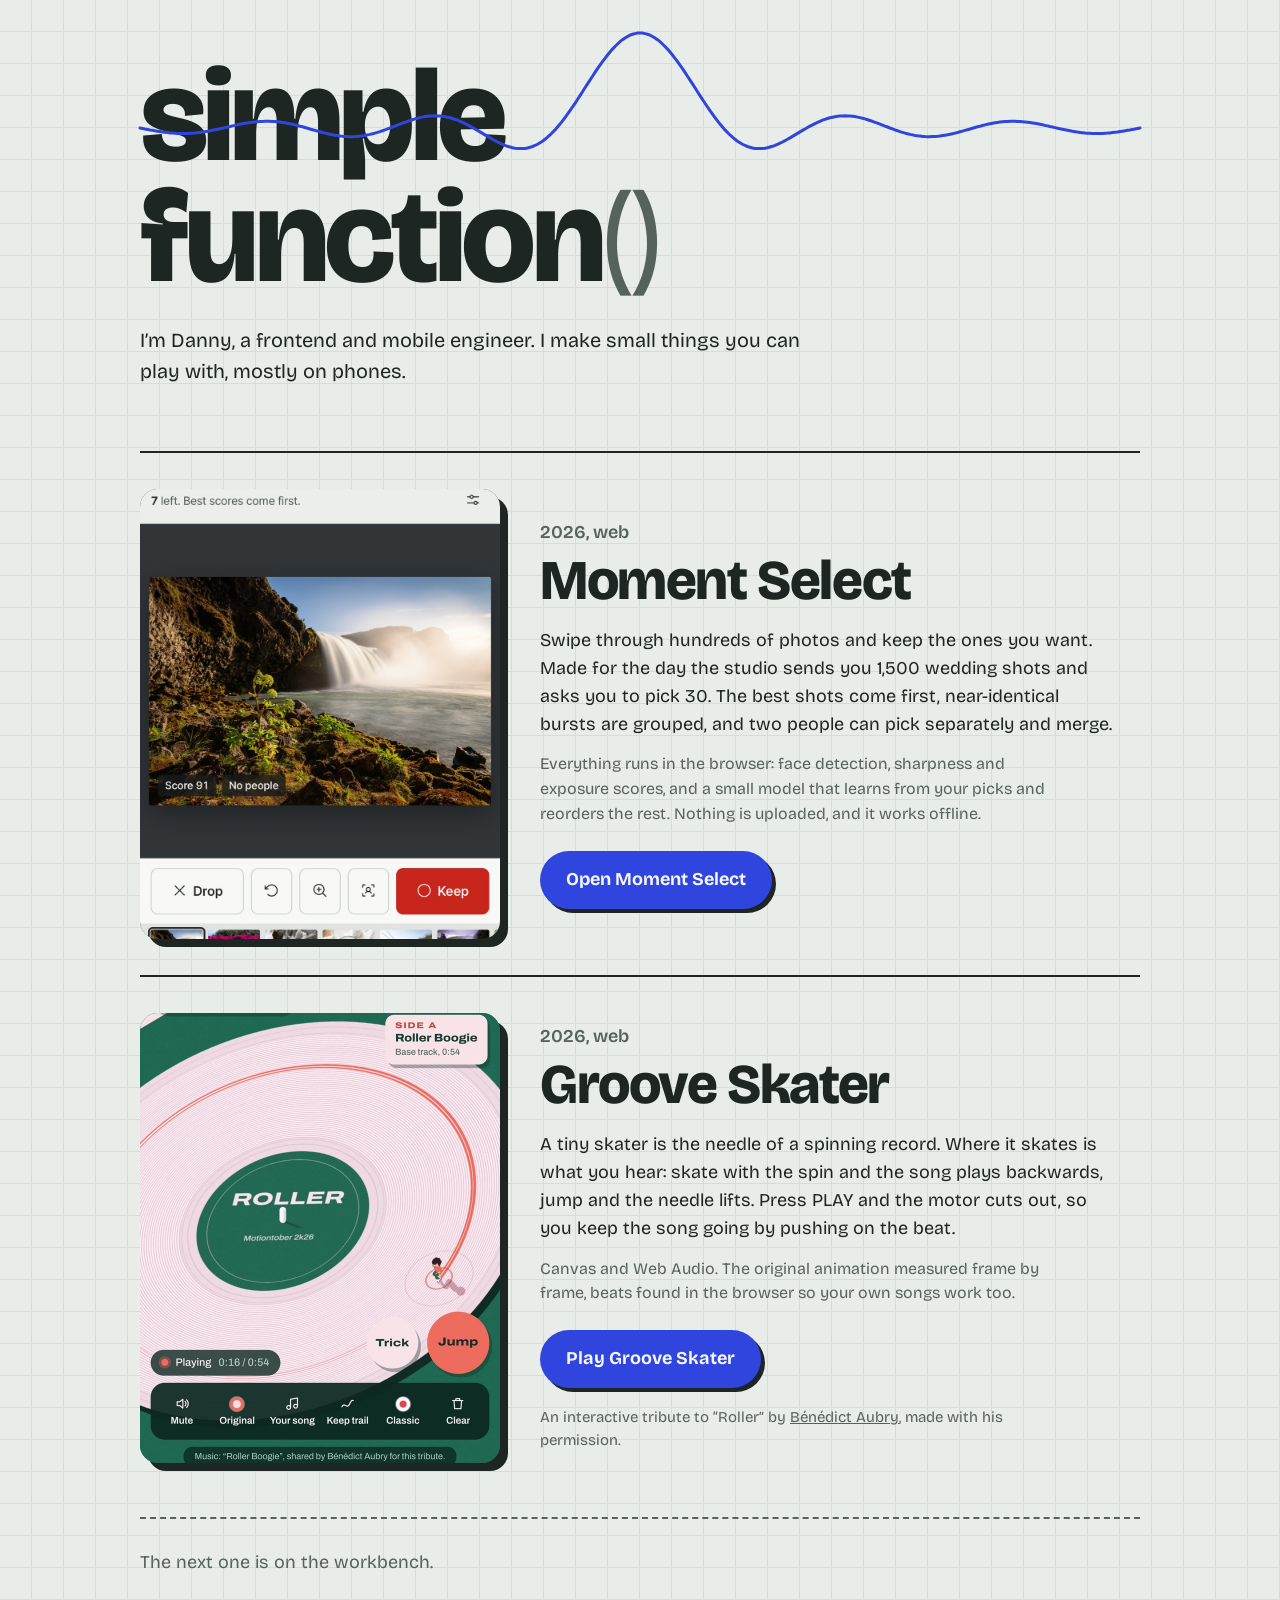
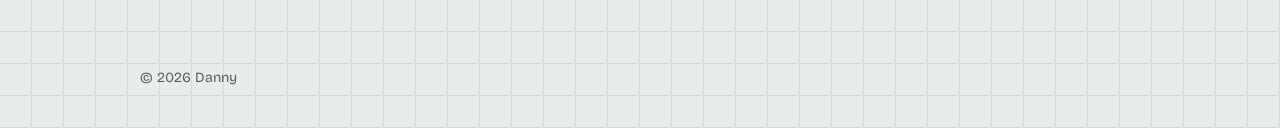
==== index.html @ ae5f6ce9 "Add Moment Select to the shelf" ====
<!doctype html>
<html lang="en">
<head>
<meta charset="utf-8">
<meta name="viewport" content="width=device-width, initial-scale=1">
<title>simplefunction</title>
<meta name="description" content="Small things you can play with, mostly on phones. By Danny.">
<meta property="og:title" content="simplefunction">
<meta property="og:description" content="Small things you can play with, mostly on phones. By Danny.">
<meta property="og:image" content="https://simplefunction-lab.github.io/og.jpg">
<meta property="og:url" content="https://simplefunction-lab.github.io/">
<meta name="twitter:card" content="summary_large_image">
<link rel="icon" href="favicon.svg" type="image/svg+xml">
<link rel="preconnect" href="https://fonts.googleapis.com">
<link rel="preconnect" href="https://fonts.gstatic.com" crossorigin>
<link href="https://fonts.googleapis.com/css2?family=Bricolage+Grotesque:opsz,wght@12..96,300..800&display=swap" rel="stylesheet">
<style>
  /* tokens: a cool sheet of graph paper, green-black ink, one cobalt line (the function) */
  :root {
    --paper: #E8EDEA;      /* page */
    --grid: #D5DDD9;       /* graph-paper lines */
    --ink: #1D2622;        /* text */
    --muted: #56625C;      /* secondary text */
    --line: #2F45DE;       /* the plotted function, links, the play button */
    --line-ink: #F3F5FF;   /* text on the cobalt button */
    --font: "Bricolage Grotesque", "Apple SD Gothic Neo", "Noto Sans KR", system-ui, sans-serif;
  }
  * { box-sizing: border-box; }
  html { -webkit-text-size-adjust: 100%; }
  body {
    margin: 0; color: var(--ink); font-family: var(--font); font-size: 18px; line-height: 1.55;
    background-color: var(--paper);
    background-image: linear-gradient(var(--grid) 1px, transparent 1px), linear-gradient(90deg, var(--grid) 1px, transparent 1px);
    background-size: 32px 32px; background-position: -1px -1px;
  }
  a { color: inherit; }
  a:focus-visible, .play:focus-visible { outline: 3px solid var(--line); outline-offset: 3px; border-radius: 4px; }
  .wrap { max-width: 1040px; margin: 0 auto; padding: 0 20px; }

  /* header: the name, with its function plotted through it */
  header { position: relative; padding: 56px 0 40px; }
  .plot { position: absolute; left: 0; right: 0; top: 18px; height: 150px; width: 100%; overflow: visible; pointer-events: none; }
  .plot path { fill: none; stroke: var(--line); stroke-width: 3; stroke-linecap: round; vector-effect: non-scaling-stroke; }
  h1 {
    position: relative; margin: 0; font-size: clamp(52px, 13vw, 132px); line-height: .92; letter-spacing: -.035em;
    font-weight: 800; font-variation-settings: "opsz" 96;
  }
  h1 .call { font-weight: 300; color: var(--muted); }
  .intro { margin: 26px 0 0; max-width: 34em; font-size: 20px; }

  /* the shelf of projects */
  main { padding: 24px 0 72px; }
  .project {
    display: grid; grid-template-columns: minmax(0, 360px) minmax(0, 1fr); gap: 40px; align-items: center;
    padding: 36px 0; border-top: 2px solid var(--ink);
  }
  .shot { position: relative; aspect-ratio: 4 / 5; border-radius: 18px; overflow: hidden; background: #2b5c4a; box-shadow: 8px 8px 0 var(--ink); }
  .shot video, .shot img { position: absolute; inset: 0; width: 100%; height: 100%; object-fit: cover; display: block; }
  .year { margin: 0 0 6px; color: var(--muted); font-weight: 600; }
  h2 { margin: 0; font-size: clamp(36px, 6vw, 56px); line-height: 1; letter-spacing: -.025em; font-weight: 800; font-variation-settings: "opsz" 72; }
  .project p { max-width: 32em; }
  .what { margin: 18px 0 0; }
  .built { margin: 14px 0 0; color: var(--muted); font-size: 16px; }
  .play {
    display: inline-block; margin-top: 24px; padding: 15px 26px; border-radius: 999px; background: var(--line); color: var(--line-ink);
    font-weight: 700; font-size: 18px; text-decoration: none; box-shadow: 4px 4px 0 var(--ink); transition: transform .12s, box-shadow .12s;
  }
  .play:hover { transform: translate(-1px, -1px); box-shadow: 5px 5px 0 var(--ink); }
  .play:active { transform: translate(3px, 3px); box-shadow: 1px 1px 0 var(--ink); }
  .credit { margin: 18px 0 0; font-size: 15px; color: var(--muted); }
  .bench { padding: 30px 0 0; border-top: 2px dashed var(--muted); color: var(--muted); font-size: 18px; }
  footer { padding: 0 0 40px; color: var(--muted); font-size: 14px; }

  @media (max-width: 720px) {
    header { padding-top: 44px; }
    /* on a phone the plot runs under the name instead of through it */
    .plot { position: static; display: block; height: 64px; margin: 16px 0 -8px; }
    .project { grid-template-columns: 1fr; gap: 24px; }
    .shot { max-width: 420px; }
  }
  @media (prefers-reduced-motion: no-preference) {
    .plot path { stroke-dasharray: 1; stroke-dashoffset: 1; animation: draw 1.6s cubic-bezier(.6, 0, .2, 1) .2s forwards; }
    @keyframes draw { to { stroke-dashoffset: 0; } }
  }
</style>
</head>
<body>
<div class="wrap">
  <header>
    <h1>simple<br>function<span class="call">()</span></h1>
    <!-- the page's one moment: a simple function, plotted once through the name (y = sin x / x, drawn on load) -->
    <svg class="plot" viewBox="0 0 1000 150" preserveAspectRatio="none" aria-hidden="true"><path id="curve" d="" pathLength="1"/></svg>
    <p class="intro">I’m Danny, a frontend and mobile engineer. I make small things you can play with, mostly on phones.</p>
  </header>

  <main>
    <article class="project" id="moment-select">
      <a class="shot" href="https://simplefunction-lab.github.io/moment-select/" aria-label="Open Moment Select">
        <img src="projects/moment-select/poster.jpg" alt="Moment Select on a phone: one photo with its score, Drop and Keep buttons below" loading="lazy">
      </a>
      <div>
        <p class="year">2026, web</p>
        <h2>Moment Select</h2>
        <p class="what">Swipe through hundreds of photos and keep the ones you want. Made for the day the studio sends you 1,500 wedding shots and asks you to pick 30. The best shots come first, near-identical bursts are grouped, and two people can pick separately and merge.</p>
        <p class="built">Everything runs in the browser: face detection, sharpness and exposure scores, and a small model that learns from your picks and reorders the rest. Nothing is uploaded, and it works offline.</p>
        <a class="play" href="https://simplefunction-lab.github.io/moment-select/">Open Moment Select</a>
      </div>
    </article>

    <article class="project" id="groove-skater">
      <a class="shot" href="https://groove-skater.vercel.app/" aria-label="Play Groove Skater">
        <video src="projects/groove-skater/preview.mp4" poster="projects/groove-skater/poster.jpg" autoplay muted loop playsinline preload="metadata"></video>
      </a>
      <div>
        <p class="year">2026, web</p>
        <h2>Groove Skater</h2>
        <p class="what">A tiny skater is the needle of a spinning record. Where it skates is what you hear: skate with the spin and the song plays backwards, jump and the needle lifts. Press PLAY and the motor cuts out, so you keep the song going by pushing on the beat.</p>
        <p class="built">Canvas and Web Audio. The original animation measured frame by frame, beats found in the browser so your own songs work too.</p>
        <a class="play" href="https://groove-skater.vercel.app/">Play Groove Skater</a>
        <p class="credit">An interactive tribute to “Roller” by <a href="https://www.instagram.com/benedict_aubry_pro/">Bénédict Aubry</a>, made with his permission.</p>
      </div>
    </article>

    <p class="bench">The next one is on the workbench.</p>
  </main>

  <footer>© 2026 Danny</footer>
</div>
<script>
  // plot y = sin(x) / x across the header, from x = -6π to 6π (the "simple function" of the name)
  (() => {
    const path = document.getElementById('curve'), points = [], steps = 400;
    for (let i = 0; i <= steps; i++) {
      const x = -6 * Math.PI + (12 * Math.PI) * i / steps, y = Math.abs(x) < 1e-6 ? 1 : Math.sin(x) / x;
      points.push((i ? 'L' : 'M') + (i / steps * 1000).toFixed(1) + ' ' + (110 - y * 95).toFixed(1));
    }
    path.setAttribute('d', points.join(' '));
  })();
</script>
</body>
</html>
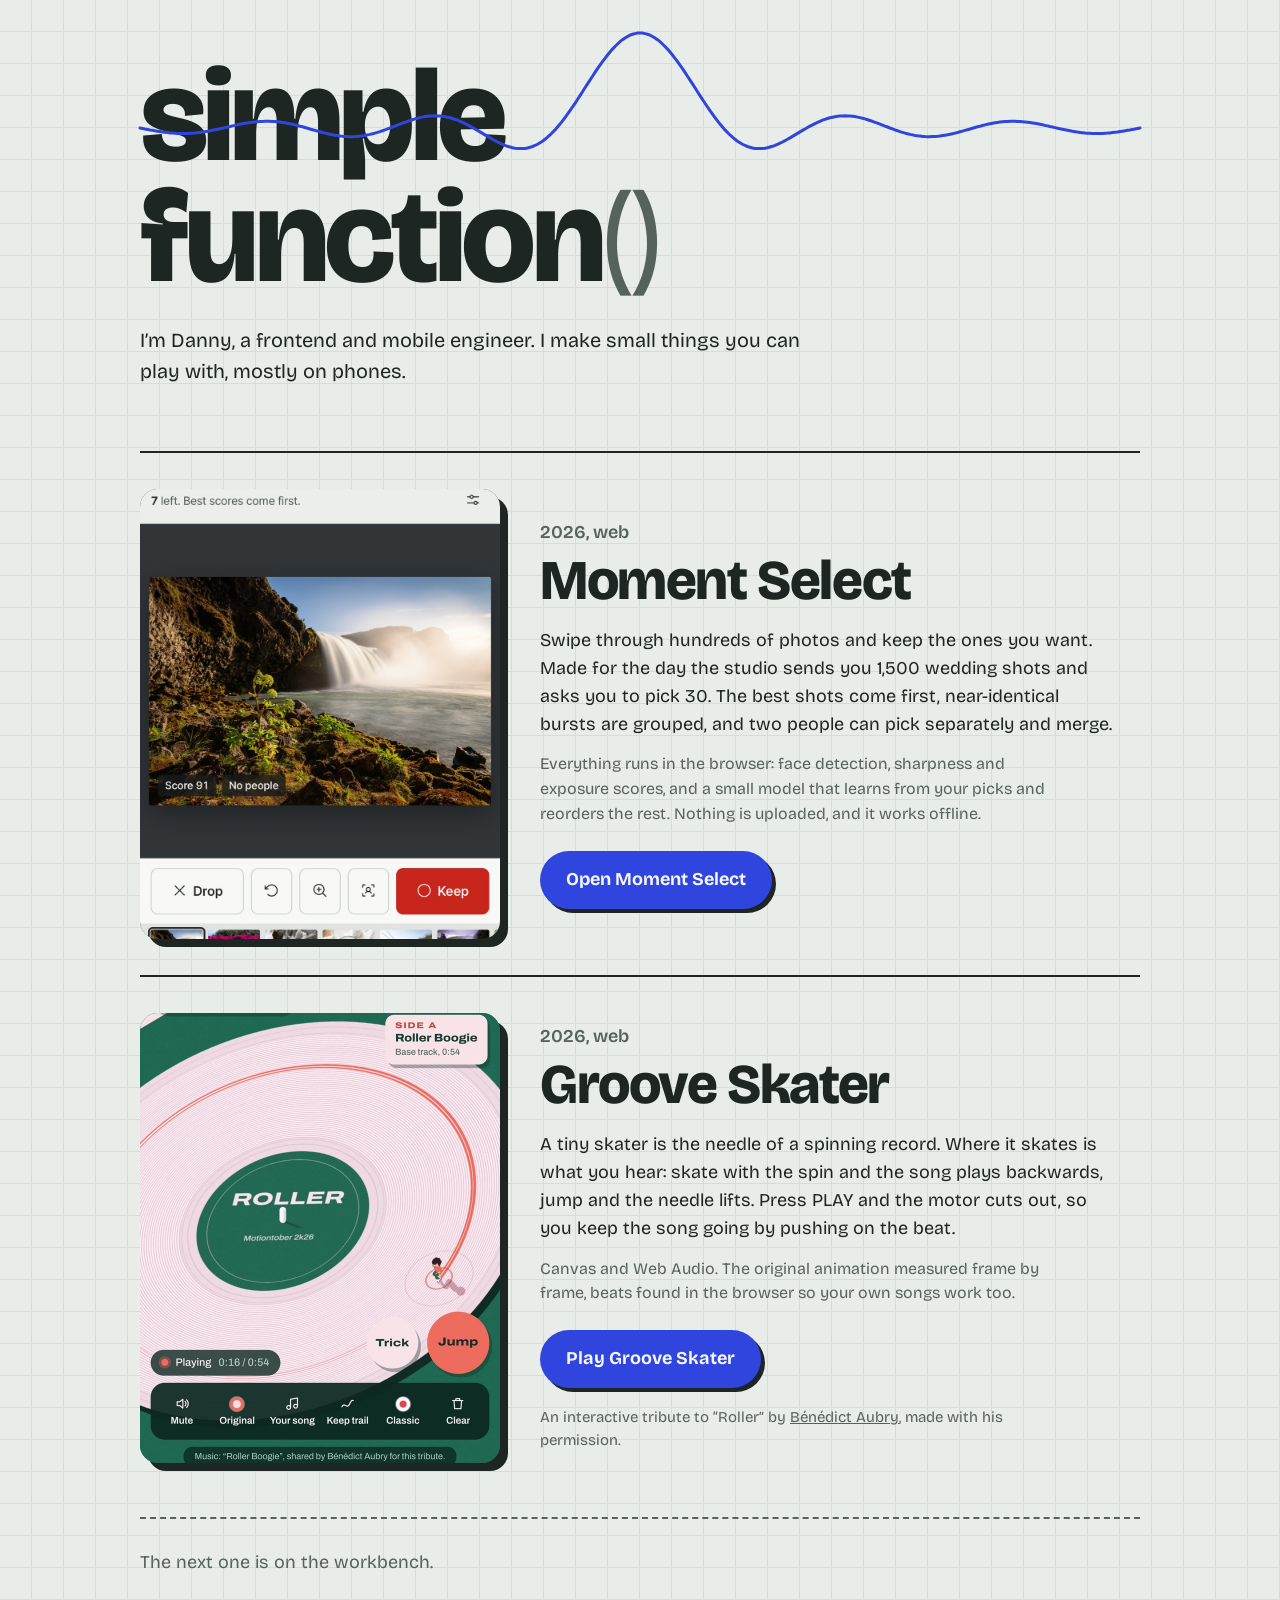
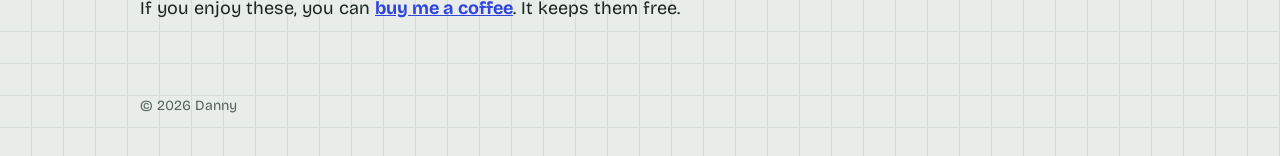
==== commit 310c0030: "Add a Buy Me a Coffee link under the shelf Co-Authored-By: Claude Opus 5.5 <noreply@anthropic.com>" ====
--- a/index.html
+++ b/index.html
@@ -69,6 +69,8 @@
   .play:active { transform: translate(3px, 3px); box-shadow: 1px 1px 0 var(--ink); }
   .credit { margin: 18px 0 0; font-size: 15px; color: var(--muted); }
   .bench { padding: 30px 0 0; border-top: 2px dashed var(--muted); color: var(--muted); font-size: 18px; }
+  .support { margin: 14px 0 0; }
+  .support a { color: var(--line); font-weight: 700; }
   footer { padding: 0 0 40px; color: var(--muted); font-size: 14px; }
 
   @media (max-width: 720px) {
@@ -122,6 +124,7 @@
     </article>
 
     <p class="bench">The next one is on the workbench.</p>
+    <p class="support">If you enjoy these, you can <a href="https://buymeacoffee.com/simplefunction">buy me a coffee</a>. It keeps them free.</p>
   </main>
 
   <footer>© 2026 Danny</footer>
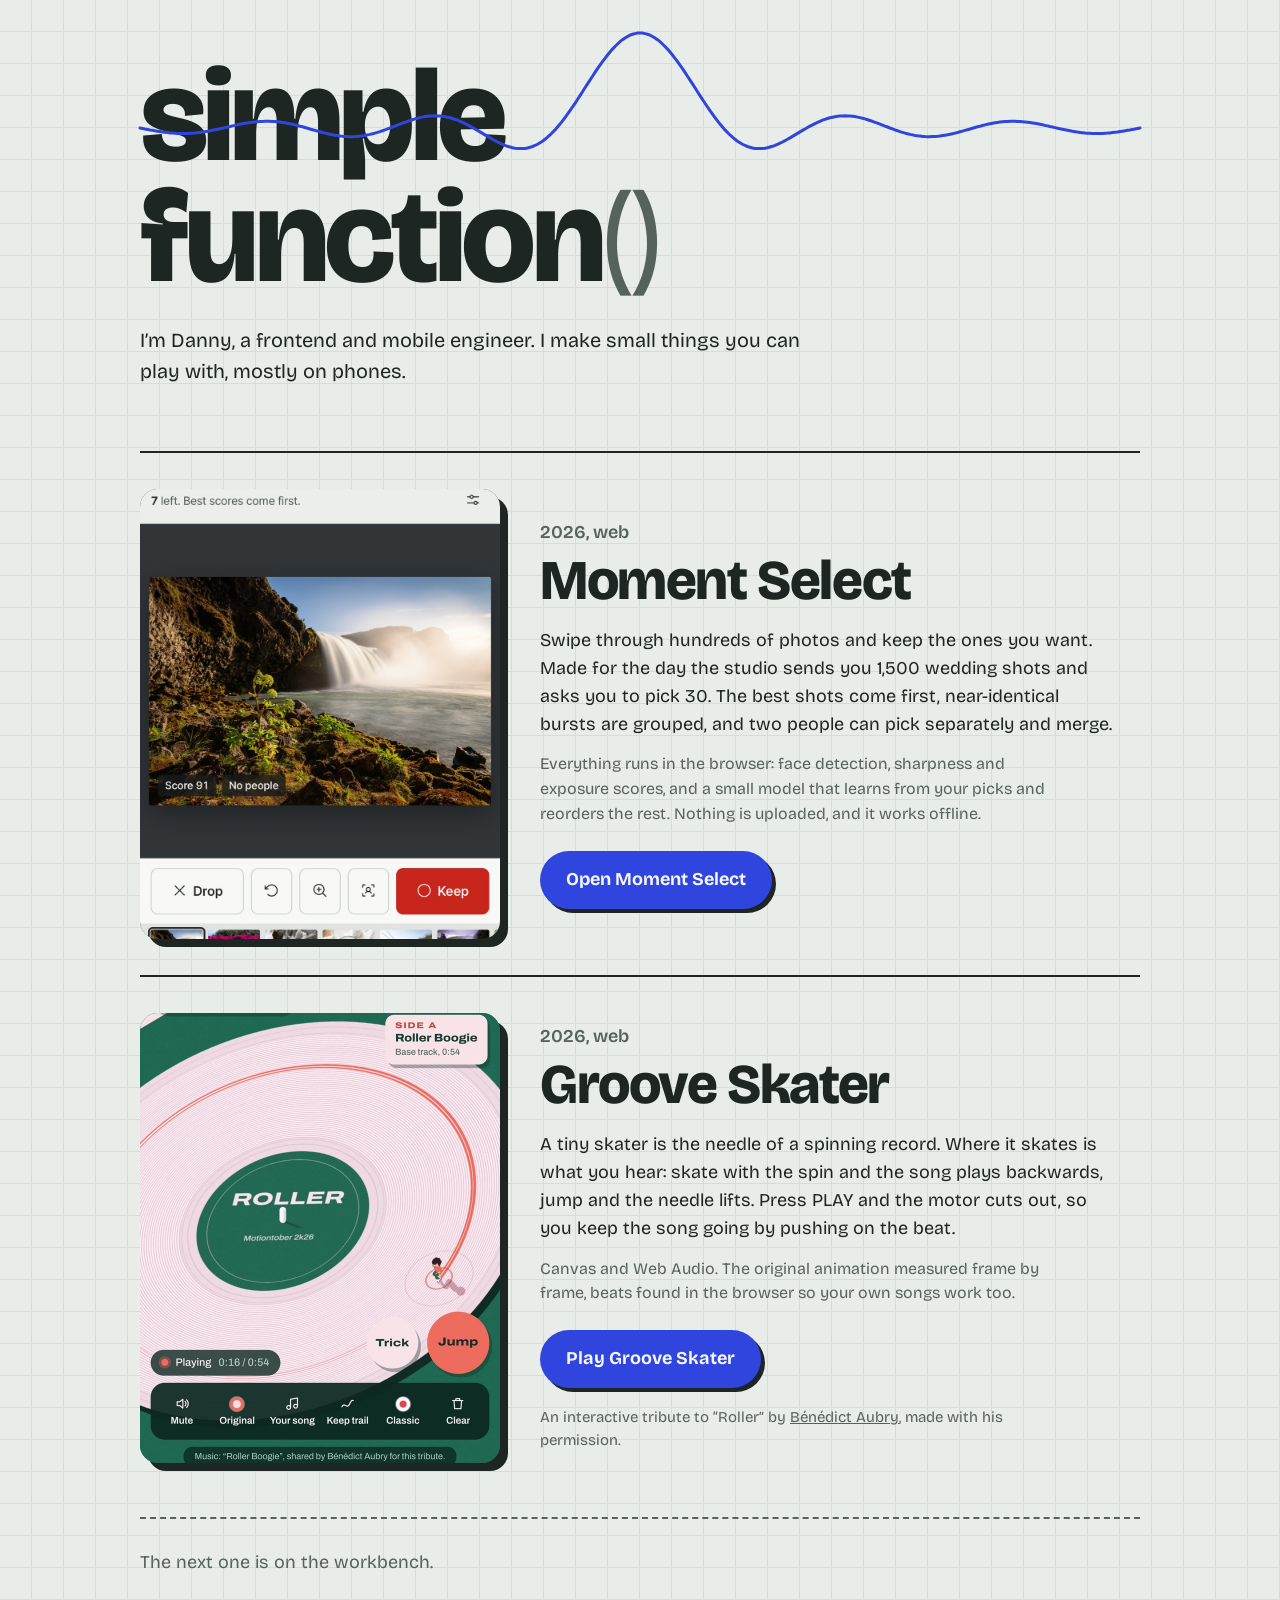
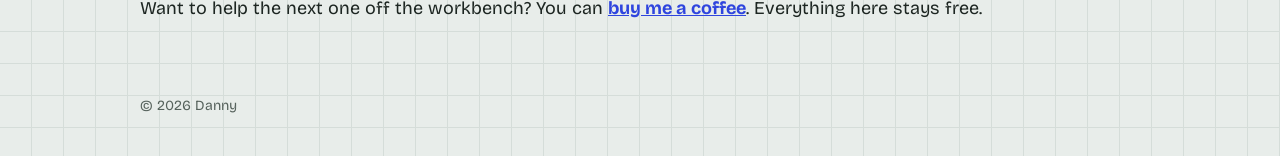
==== commit bb2a866d: "Reword the support line to follow the workbench line Co-Authored-By: Claude Opus 5.5 <noreply@anthro" ====
--- a/index.html
+++ b/index.html
@@ -124,7 +124,7 @@
     </article>
 
     <p class="bench">The next one is on the workbench.</p>
-    <p class="support">If you enjoy these, you can <a href="https://buymeacoffee.com/simplefunction">buy me a coffee</a>. It keeps them free.</p>
+    <p class="support">Want to help the next one off the workbench? You can <a href="https://buymeacoffee.com/simplefunction">buy me a coffee</a>. Everything here stays free.</p>
   </main>
 
   <footer>© 2026 Danny</footer>
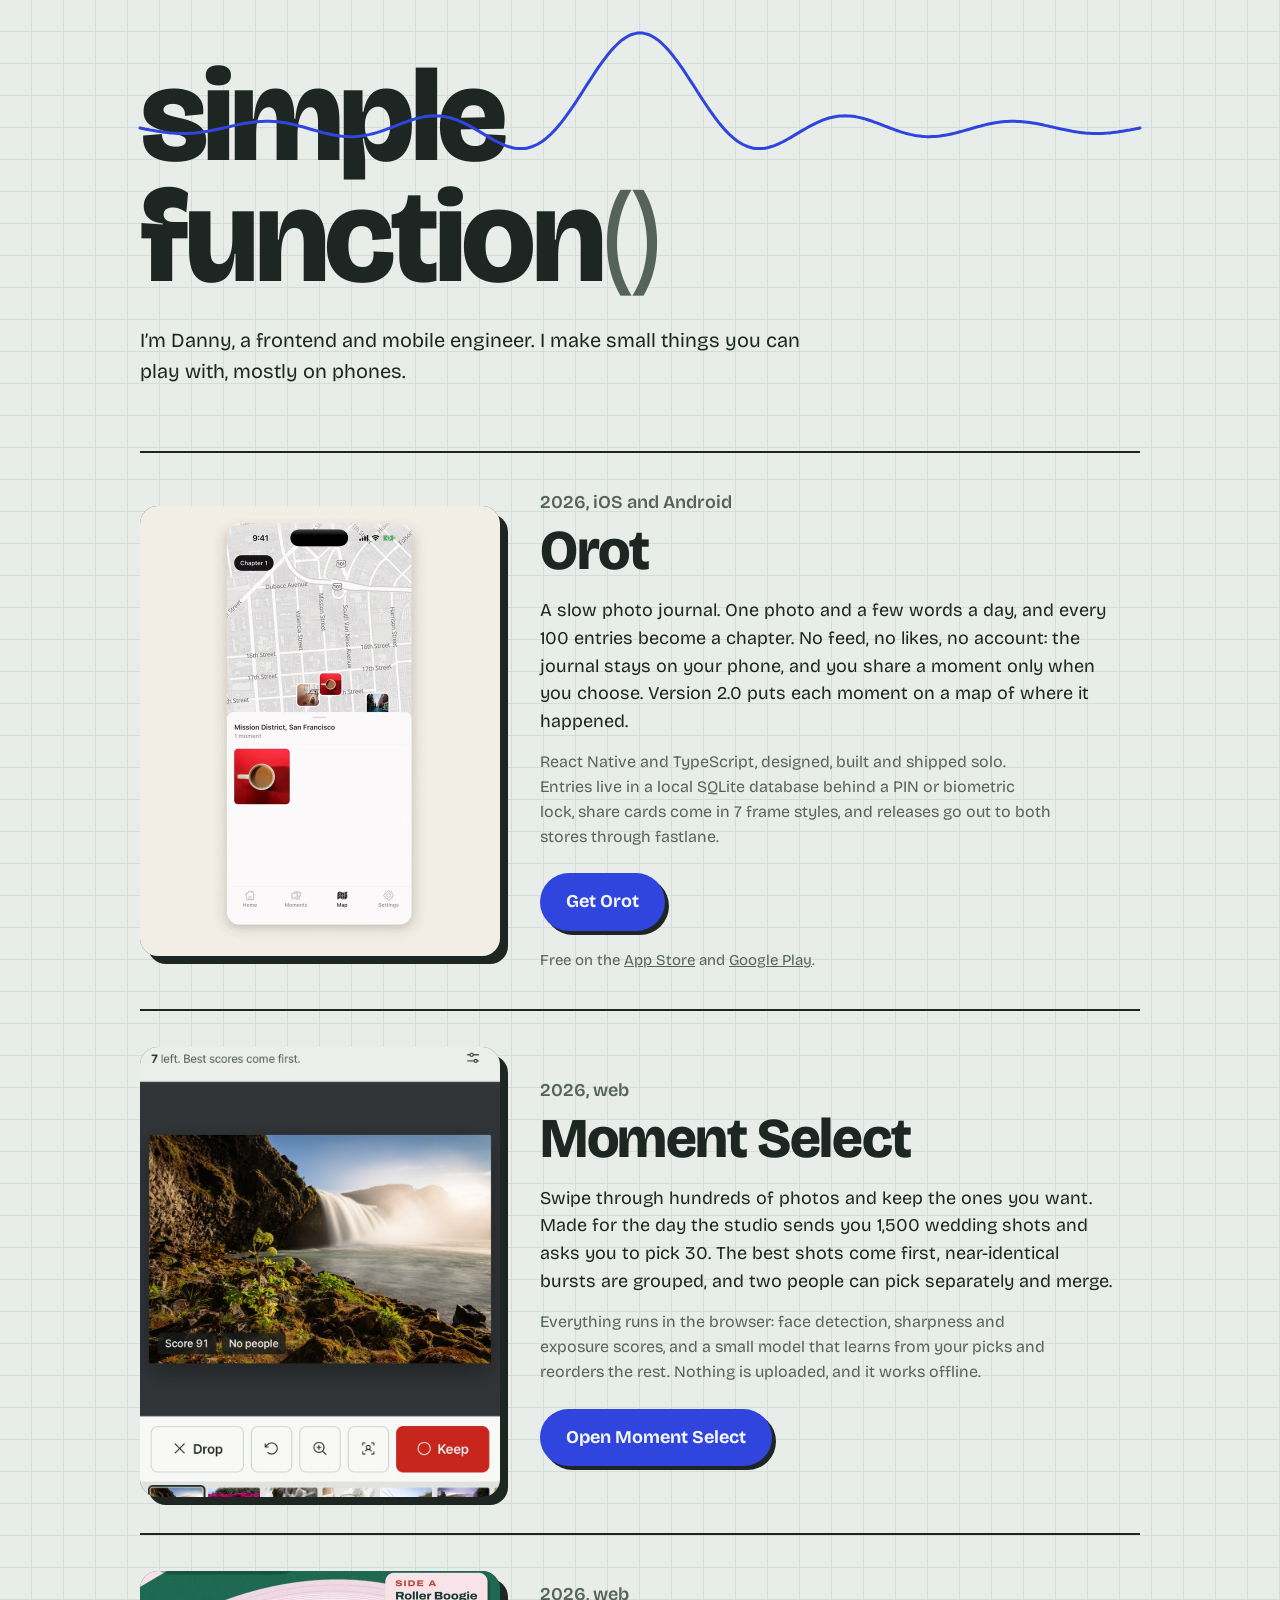
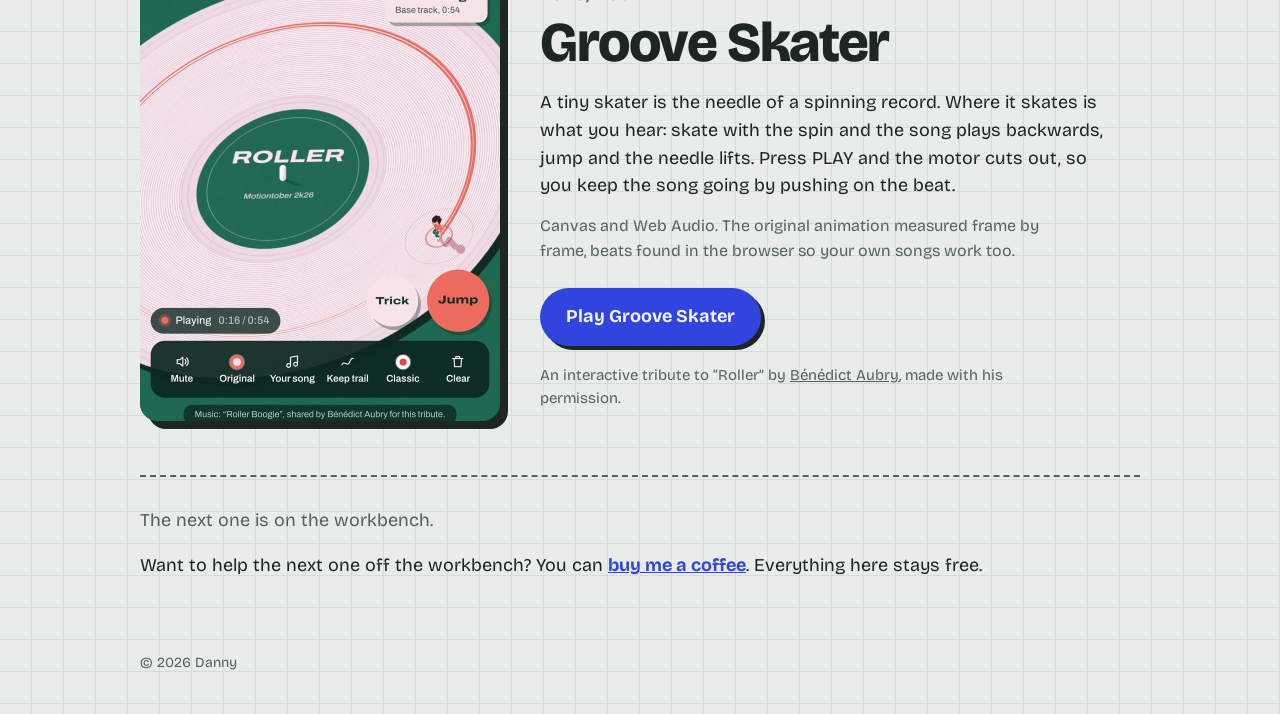
==== commit 932cac52: "Add Orot to the project shelf Orot is the shipped photo journal app (iOS and Android, 2.0 adds the m" ====
--- a/index.html
+++ b/index.html
@@ -96,6 +96,20 @@
   </header>
 
   <main>
+    <article class="project" id="orot">
+      <a class="shot" href="https://getorot.app" aria-label="Open the Orot website">
+        <video src="projects/orot/preview.mp4" poster="projects/orot/poster.jpg" autoplay muted loop playsinline preload="metadata"></video>
+      </a>
+      <div>
+        <p class="year">2026, iOS and Android</p>
+        <h2>Orot</h2>
+        <p class="what">A slow photo journal. One photo and a few words a day, and every 100 entries become a chapter. No feed, no likes, no account: the journal stays on your phone, and you share a moment only when you choose. Version 2.0 puts each moment on a map of where it happened.</p>
+        <p class="built">React Native and TypeScript, designed, built and shipped solo. Entries live in a local SQLite database behind a PIN or biometric lock, share cards come in 7 frame styles, and releases go out to both stores through fastlane.</p>
+        <a class="play" href="https://getorot.app">Get Orot</a>
+        <p class="credit">Free on the <a href="https://apps.apple.com/app/id6774419046">App Store</a> and <a href="https://play.google.com/store/apps/details?id=kr.co.simplefunction.orot">Google Play</a>.</p>
+      </div>
+    </article>
+
     <article class="project" id="moment-select">
       <a class="shot" href="https://simplefunction-lab.github.io/moment-select/" aria-label="Open Moment Select">
         <img src="projects/moment-select/poster.jpg" alt="Moment Select on a phone: one photo with its score, Drop and Keep buttons below" loading="lazy">
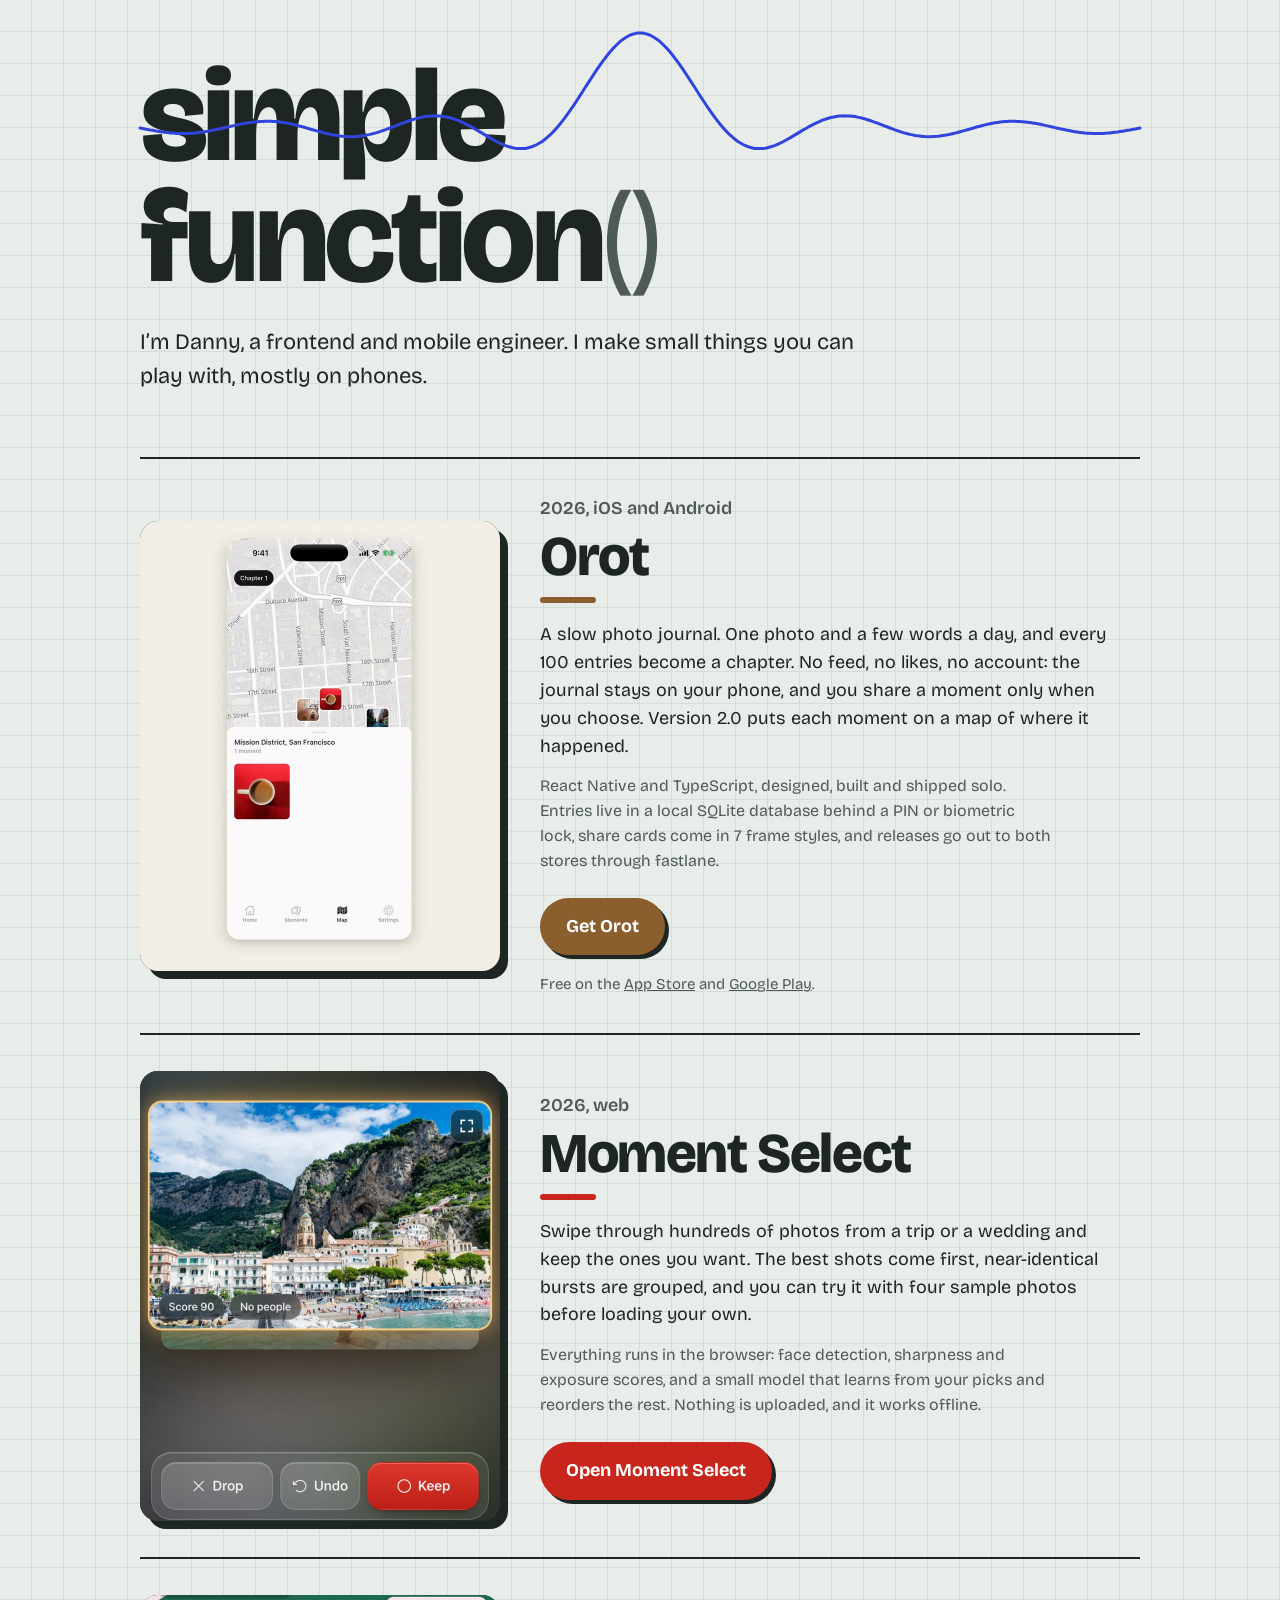
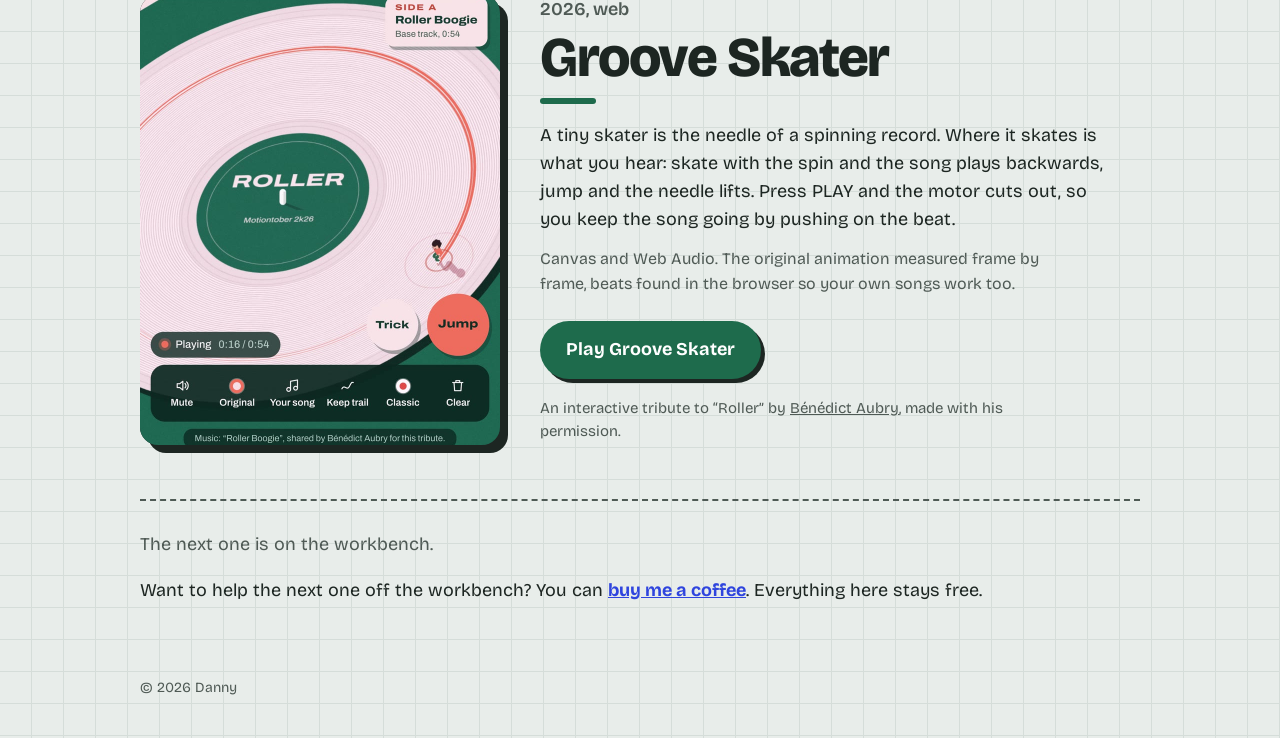
==== commit a26e3a67: "Move the page onto the shared design system v1 Tokens and fonts now live in ds/v1/ and load from thi" ====
--- a/index.html
+++ b/index.html
@@ -11,77 +11,61 @@
 <meta property="og:url" content="https://simplefunction-lab.github.io/">
 <meta name="twitter:card" content="summary_large_image">
 <link rel="icon" href="favicon.svg" type="image/svg+xml">
-<link rel="preconnect" href="https://fonts.googleapis.com">
-<link rel="preconnect" href="https://fonts.gstatic.com" crossorigin>
-<link href="https://fonts.googleapis.com/css2?family=Bricolage+Grotesque:opsz,wght@12..96,300..800&display=swap" rel="stylesheet">
+<!-- simplefunction 디자인 시스템 v1: 글꼴까지 이 사이트에서 받는다 (외부 요청 없음) -->
+<link rel="preload" href="ds/v1/fonts/bricolage-grotesque.woff2" as="font" type="font/woff2" crossorigin>
+<link rel="stylesheet" href="ds/v1/tokens.css">
 <style>
-  /* tokens: a cool sheet of graph paper, green-black ink, one cobalt line (the function) */
-  :root {
-    --paper: #E8EDEA;      /* page */
-    --grid: #D5DDD9;       /* graph-paper lines */
-    --ink: #1D2622;        /* text */
-    --muted: #56625C;      /* secondary text */
-    --line: #2F45DE;       /* the plotted function, links, the play button */
-    --line-ink: #F3F5FF;   /* text on the cobalt button */
-    --font: "Bricolage Grotesque", "Apple SD Gothic Neo", "Noto Sans KR", system-ui, sans-serif;
-  }
+  /* 이 페이지는 디자인 시스템 v1 토큰만 쓴다. 제품 칸마다 data-product로 기준색이 바뀐다 */
   * { box-sizing: border-box; }
   html { -webkit-text-size-adjust: 100%; }
   body {
-    margin: 0; color: var(--ink); font-family: var(--font); font-size: 18px; line-height: 1.55;
-    background-color: var(--paper);
+    margin: 0; color: var(--text); font-family: var(--font-brand); font-size: var(--text-l); line-height: var(--leading);
+    background-color: var(--bg);
     background-image: linear-gradient(var(--grid) 1px, transparent 1px), linear-gradient(90deg, var(--grid) 1px, transparent 1px);
-    background-size: 32px 32px; background-position: -1px -1px;
+    background-size: var(--space-6) var(--space-6); background-position: -1px -1px;
   }
   a { color: inherit; }
-  a:focus-visible, .play:focus-visible { outline: 3px solid var(--line); outline-offset: 3px; border-radius: 4px; }
+  a:focus-visible, .play:focus-visible { outline: 3px solid var(--focus); outline-offset: 3px; border-radius: var(--radius-s); }
   .wrap { max-width: 1040px; margin: 0 auto; padding: 0 20px; }
 
-  /* header: the name, with its function plotted through it */
   header { position: relative; padding: 56px 0 40px; }
   .plot { position: absolute; left: 0; right: 0; top: 18px; height: 150px; width: 100%; overflow: visible; pointer-events: none; }
-  .plot path { fill: none; stroke: var(--line); stroke-width: 3; stroke-linecap: round; vector-effect: non-scaling-stroke; }
-  h1 {
-    position: relative; margin: 0; font-size: clamp(52px, 13vw, 132px); line-height: .92; letter-spacing: -.035em;
-    font-weight: 800; font-variation-settings: "opsz" 96;
-  }
-  h1 .call { font-weight: 300; color: var(--muted); }
-  .intro { margin: 26px 0 0; max-width: 34em; font-size: 20px; }
+  .plot path { fill: none; stroke: var(--accent); stroke-width: 3; stroke-linecap: round; vector-effect: non-scaling-stroke; }
+  h1 { position: relative; margin: 0; font-size: var(--text-display); line-height: .92; letter-spacing: -.035em; font-weight: var(--weight-heavy); font-variation-settings: "opsz" 96; }
+  h1 .call { font-weight: 300; color: var(--text-2); }
+  .intro { margin: 26px 0 0; max-width: 34em; font-size: var(--text-xl); }
 
-  /* the shelf of projects */
-  main { padding: 24px 0 72px; }
-  .project {
-    display: grid; grid-template-columns: minmax(0, 360px) minmax(0, 1fr); gap: 40px; align-items: center;
-    padding: 36px 0; border-top: 2px solid var(--ink);
-  }
-  .shot { position: relative; aspect-ratio: 4 / 5; border-radius: 18px; overflow: hidden; background: #2b5c4a; box-shadow: 8px 8px 0 var(--ink); }
+  main { padding: var(--space-5) 0 72px; }
+  .project { display: grid; grid-template-columns: minmax(0, 360px) minmax(0, 1fr); gap: 40px; align-items: center; padding: 36px 0; border-top: 2px solid var(--text); }
+  .shot { position: relative; aspect-ratio: 4 / 5; border-radius: var(--radius-l); overflow: hidden; background: var(--stage); box-shadow: var(--shadow-card); }
   .shot video, .shot img { position: absolute; inset: 0; width: 100%; height: 100%; object-fit: cover; display: block; }
-  .year { margin: 0 0 6px; color: var(--muted); font-weight: 600; }
-  h2 { margin: 0; font-size: clamp(36px, 6vw, 56px); line-height: 1; letter-spacing: -.025em; font-weight: 800; font-variation-settings: "opsz" 72; }
+  .year { margin: 0 0 6px; color: var(--text-2); font-weight: var(--weight-strong); }
+  h2 { margin: 0; font-size: var(--text-3xl); line-height: var(--leading-tight); letter-spacing: -.025em; font-weight: var(--weight-heavy); font-variation-settings: "opsz" 72; }
+  /* 제품 이름 밑줄: 그 제품의 기준색 */
+  h2::after { content: ""; display: block; width: 56px; height: 6px; margin-top: var(--space-3); border-radius: var(--radius-pill); background: var(--accent); }
   .project p { max-width: 32em; }
   .what { margin: 18px 0 0; }
-  .built { margin: 14px 0 0; color: var(--muted); font-size: 16px; }
+  .built { margin: 14px 0 0; color: var(--text-2); font-size: var(--text-m); }
   .play {
-    display: inline-block; margin-top: 24px; padding: 15px 26px; border-radius: 999px; background: var(--line); color: var(--line-ink);
-    font-weight: 700; font-size: 18px; text-decoration: none; box-shadow: 4px 4px 0 var(--ink); transition: transform .12s, box-shadow .12s;
+    display: inline-block; margin-top: var(--space-5); padding: 15px 26px; border-radius: var(--radius-pill); background: var(--accent); color: var(--on-accent);
+    font-weight: 700; font-size: var(--text-l); text-decoration: none; box-shadow: var(--shadow-button); transition: transform var(--dur-fast), box-shadow var(--dur-fast);
   }
-  .play:hover { transform: translate(-1px, -1px); box-shadow: 5px 5px 0 var(--ink); }
-  .play:active { transform: translate(3px, 3px); box-shadow: 1px 1px 0 var(--ink); }
-  .credit { margin: 18px 0 0; font-size: 15px; color: var(--muted); }
-  .bench { padding: 30px 0 0; border-top: 2px dashed var(--muted); color: var(--muted); font-size: 18px; }
+  .play:hover { transform: translate(-1px, -1px); box-shadow: var(--shadow-button-hover); }
+  .play:active { transform: translate(3px, 3px); box-shadow: var(--shadow-button-press); }
+  .credit { margin: 18px 0 0; font-size: 15px; color: var(--text-2); }
+  .bench { padding: 30px 0 0; border-top: 2px dashed var(--text-2); color: var(--text-2); font-size: var(--text-l); }
   .support { margin: 14px 0 0; }
-  .support a { color: var(--line); font-weight: 700; }
-  footer { padding: 0 0 40px; color: var(--muted); font-size: 14px; }
+  .support a { color: var(--accent); font-weight: 700; }
+  footer { padding: 0 0 40px; color: var(--text-2); font-size: var(--text-s); }
 
   @media (max-width: 720px) {
     header { padding-top: 44px; }
-    /* on a phone the plot runs under the name instead of through it */
     .plot { position: static; display: block; height: 64px; margin: 16px 0 -8px; }
-    .project { grid-template-columns: 1fr; gap: 24px; }
+    .project { grid-template-columns: 1fr; gap: var(--space-5); }
     .shot { max-width: 420px; }
   }
   @media (prefers-reduced-motion: no-preference) {
-    .plot path { stroke-dasharray: 1; stroke-dashoffset: 1; animation: draw 1.6s cubic-bezier(.6, 0, .2, 1) .2s forwards; }
+    .plot path { stroke-dasharray: 1; stroke-dashoffset: 1; animation: draw 1.6s var(--ease-draw) .2s forwards; }
     @keyframes draw { to { stroke-dashoffset: 0; } }
   }
 </style>
@@ -96,7 +80,7 @@
   </header>
 
   <main>
-    <article class="project" id="orot">
+    <article class="project" id="orot" data-product="orot">
       <a class="shot" href="https://getorot.app" aria-label="Open the Orot website">
         <video src="projects/orot/preview.mp4" poster="projects/orot/poster.jpg" autoplay muted loop playsinline preload="metadata"></video>
       </a>
@@ -110,20 +94,20 @@
       </div>
     </article>
 
-    <article class="project" id="moment-select">
+    <article class="project" id="moment-select" data-product="moment-select">
       <a class="shot" href="https://simplefunction-lab.github.io/moment-select/" aria-label="Open Moment Select">
-        <img src="projects/moment-select/poster.jpg" alt="Moment Select on a phone: one photo with its score, Drop and Keep buttons below" loading="lazy">
+        <img src="projects/moment-select/poster.jpg" alt="Moment Select on a phone: a kept photo glowing warm, with its score, and Drop, Undo and Keep buttons below" loading="lazy">
       </a>
       <div>
         <p class="year">2026, web</p>
         <h2>Moment Select</h2>
-        <p class="what">Swipe through hundreds of photos and keep the ones you want. Made for the day the studio sends you 1,500 wedding shots and asks you to pick 30. The best shots come first, near-identical bursts are grouped, and two people can pick separately and merge.</p>
+        <p class="what">Swipe through hundreds of photos from a trip or a wedding and keep the ones you want. The best shots come first, near-identical bursts are grouped, and you can try it with four sample photos before loading your own.</p>
         <p class="built">Everything runs in the browser: face detection, sharpness and exposure scores, and a small model that learns from your picks and reorders the rest. Nothing is uploaded, and it works offline.</p>
         <a class="play" href="https://simplefunction-lab.github.io/moment-select/">Open Moment Select</a>
       </div>
     </article>
 
-    <article class="project" id="groove-skater">
+    <article class="project" id="groove-skater" data-product="groove-skater">
       <a class="shot" href="https://groove-skater.vercel.app/" aria-label="Play Groove Skater">
         <video src="projects/groove-skater/preview.mp4" poster="projects/groove-skater/poster.jpg" autoplay muted loop playsinline preload="metadata"></video>
       </a>
--- a/ds/v1/tokens.css
+++ b/ds/v1/tokens.css
@@ -0,0 +1,87 @@
+/* =====================================================================
+   simplefunction 디자인 시스템 v1 — 토큰
+   - 한 시스템, 제품마다 기준색 하나: 공통 토큰은 모든 제품이 같고, --accent 줄만 제품이 바꾼다
+   - 외부 요청 없음: 글꼴은 이 폴더의 파일만 쓴다 (fonts/, 둘 다 SIL OFL 1.1)
+   - 모눈종이 위의 함수선: 밝은 광물성 종이, 초록빛 검은 잉크, 단단한 잉크 그림자
+   - 이 파일은 복사해서 쓴다 (각 제품의 ds/v1/). 값을 바꾸면 판 번호를 올린다
+   ===================================================================== */
+
+/* 글꼴: 제목은 Bricolage Grotesque(라틴), 본문·한글은 Simplefunction Text(Pretendard 1.3.9를 한글 2,350자+라틴으로 줄이고 이름을 바꾼 것) */
+@font-face { font-family: "Bricolage Grotesque"; src: url("./fonts/bricolage-grotesque.woff2") format("woff2-variations"); font-weight: 200 800; font-display: swap; }
+@font-face { font-family: "Simplefunction Text"; src: url("./fonts/simplefunction-text.woff2") format("woff2-variations"); font-weight: 45 920; font-display: swap; }
+
+:root {
+  /* 1. 원재료 색 (직접 쓰지 않고 아래 역할 색으로만 쓴다) */
+  --sf-paper-50: #F6F8F7;
+  --sf-paper-100: #E8EDEA;   /* 종이 */
+  --sf-paper-200: #D5DDD9;   /* 모눈 선 */
+  --sf-paper-300: #C2CCC7;   /* 구분선 */
+  --sf-ink-900: #1D2622;     /* 잉크 */
+  --sf-ink-700: #4F5A55;     /* 보조 잉크 (종이 위 대비 6.0) */
+  --sf-night-900: #24282A;   /* 어두운 무대 */
+  --sf-cobalt-600: #2F45DE;  /* simplefunction 기준색: 함수선 */
+
+  /* 2. 역할 색 */
+  --bg: var(--sf-paper-100);
+  --surface: var(--sf-paper-50);
+  --grid: var(--sf-paper-200);
+  --rule: var(--sf-paper-300);
+  --text: var(--sf-ink-900);
+  --text-2: var(--sf-ink-700);
+  --stage: var(--sf-night-900);
+  --focus: var(--sf-cobalt-600);
+  /* 제품이 바꾸는 줄: 기준색과 그 위 글자색 (대비 4.5 이상) */
+  --accent: var(--sf-cobalt-600);
+  --on-accent: #F3F5FF;
+
+  /* 3. 글자 */
+  --font-brand: "Bricolage Grotesque", "Simplefunction Text", system-ui, sans-serif;  /* 영어 중심 화면, 제목 */
+  --font-ui: "Simplefunction Text", system-ui, sans-serif;                            /* 한국어 화면, 앱 조작부 */
+  --text-xs: 12px;
+  --text-s: 14px;
+  --text-m: 16px;
+  --text-l: 18px;
+  --text-xl: 22px;
+  --text-2xl: 30px;
+  --text-3xl: clamp(36px, 6vw, 56px);
+  --text-display: clamp(52px, 13vw, 132px);
+  --weight-regular: 400;
+  --weight-strong: 600;
+  --weight-heavy: 800;
+  --leading-tight: 1;
+  --leading: 1.55;
+
+  /* 4. 간격 (4px 단위) */
+  --space-1: 4px;
+  --space-2: 8px;
+  --space-3: 12px;
+  --space-4: 16px;
+  --space-5: 24px;
+  --space-6: 32px;
+  --space-7: 48px;
+  --space-8: 64px;
+
+  /* 5. 모서리 */
+  --radius-s: 4px;
+  --radius-m: 8px;
+  --radius-l: 18px;
+  --radius-pill: 999px;
+
+  /* 6. 그림자: 흐린 그림자 대신 단단한 잉크 그림자 (simplefunction의 표시) */
+  --shadow-card: 8px 8px 0 var(--text);
+  --shadow-button: 4px 4px 0 var(--text);
+  --shadow-button-hover: 5px 5px 0 var(--text);
+  --shadow-button-press: 1px 1px 0 var(--text);
+
+  /* 7. 움직임: 감속 곡선, 300ms 안쪽, transform과 opacity만 */
+  --ease-out: cubic-bezier(.16, 1, .3, 1);
+  --ease-draw: cubic-bezier(.6, 0, .2, 1);
+  --dur-fast: 120ms;
+  --dur: 200ms;
+  --dur-slow: 300ms;
+}
+
+/* 제품 기준색: 제품 페이지나 루트 사이트의 제품 칸에 data-product를 붙인다 */
+[data-product="moment-select"] { --accent: #C8261C; --on-accent: #FFFFFF; }
+[data-product="orot"] { --accent: #8B5E2E; --on-accent: #FFFFFF; }
+[data-product="groove-skater"] { --accent: #1E6B4C; --on-accent: #FFFFFF; }
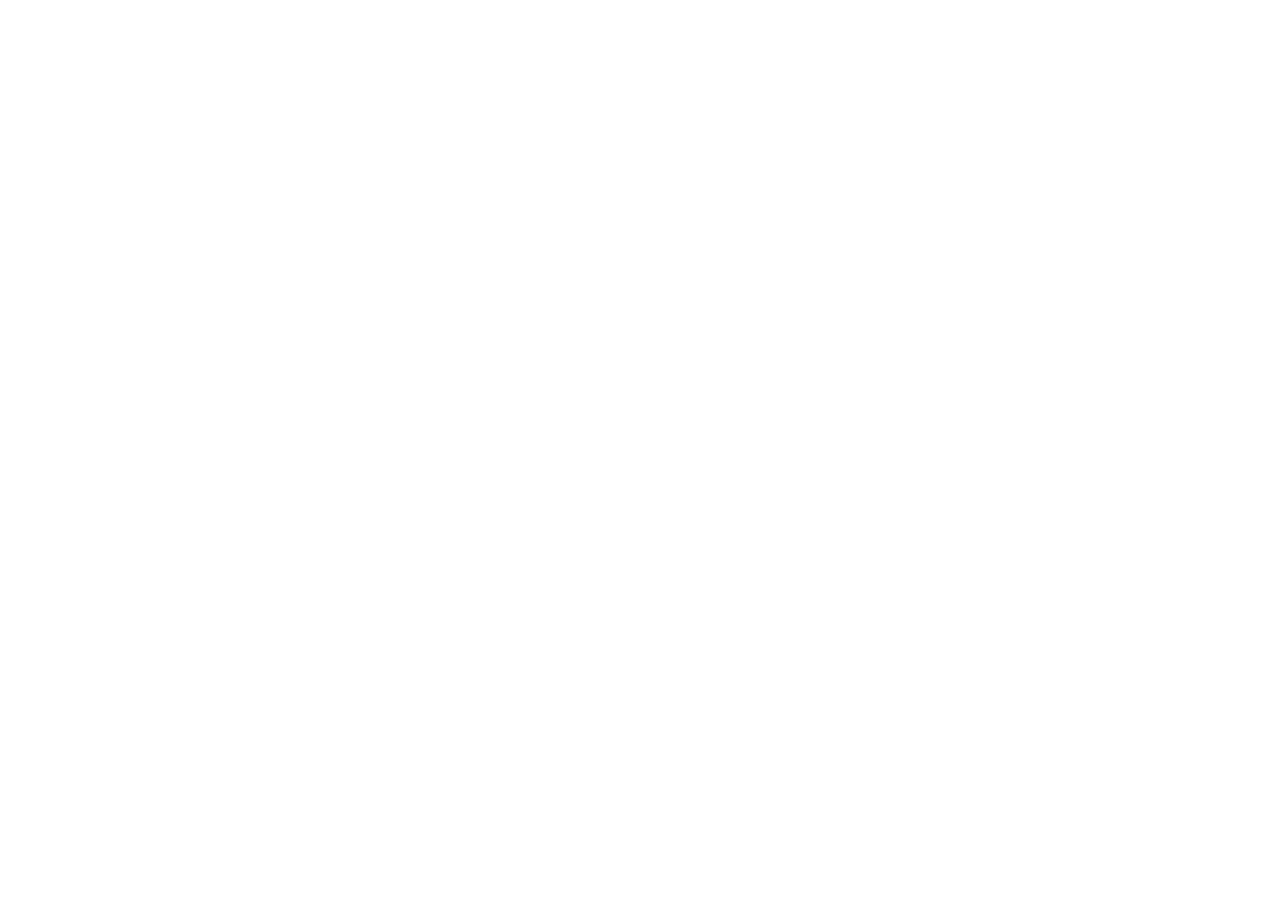
==== commit 254dd872: "Redirect old links to simplefunction.dev Co-Authored-By: Claude Fable 5.2 <noreply@anthropic.com> Cl" ====
--- a/index.html
+++ b/index.html
@@ -2,141 +2,16 @@
 <html lang="en">
 <head>
 <meta charset="utf-8">
-<meta name="viewport" content="width=device-width, initial-scale=1">
-<title>simplefunction</title>
-<meta name="description" content="Small things you can play with, mostly on phones. By Danny.">
-<meta property="og:title" content="simplefunction">
-<meta property="og:description" content="Small things you can play with, mostly on phones. By Danny.">
-<meta property="og:image" content="https://simplefunction-lab.github.io/og.jpg">
-<meta property="og:url" content="https://simplefunction-lab.github.io/">
-<meta name="twitter:card" content="summary_large_image">
-<link rel="icon" href="favicon.svg" type="image/svg+xml">
-<!-- simplefunction 디자인 시스템 v1: 글꼴까지 이 사이트에서 받는다 (외부 요청 없음) -->
-<link rel="preload" href="ds/v1/fonts/bricolage-grotesque.woff2" as="font" type="font/woff2" crossorigin>
-<link rel="stylesheet" href="ds/v1/tokens.css">
-<style>
-  /* 이 페이지는 디자인 시스템 v1 토큰만 쓴다. 제품 칸마다 data-product로 기준색이 바뀐다 */
-  * { box-sizing: border-box; }
-  html { -webkit-text-size-adjust: 100%; }
-  body {
-    margin: 0; color: var(--text); font-family: var(--font-brand); font-size: var(--text-l); line-height: var(--leading);
-    background-color: var(--bg);
-    background-image: linear-gradient(var(--grid) 1px, transparent 1px), linear-gradient(90deg, var(--grid) 1px, transparent 1px);
-    background-size: var(--space-6) var(--space-6); background-position: -1px -1px;
-  }
-  a { color: inherit; }
-  a:focus-visible, .play:focus-visible { outline: 3px solid var(--focus); outline-offset: 3px; border-radius: var(--radius-s); }
-  .wrap { max-width: 1040px; margin: 0 auto; padding: 0 20px; }
-
-  header { position: relative; padding: 56px 0 40px; }
-  .plot { position: absolute; left: 0; right: 0; top: 18px; height: 150px; width: 100%; overflow: visible; pointer-events: none; }
-  .plot path { fill: none; stroke: var(--accent); stroke-width: 3; stroke-linecap: round; vector-effect: non-scaling-stroke; }
-  h1 { position: relative; margin: 0; font-size: var(--text-display); line-height: .92; letter-spacing: -.035em; font-weight: var(--weight-heavy); font-variation-settings: "opsz" 96; }
-  h1 .call { font-weight: 300; color: var(--text-2); }
-  .intro { margin: 26px 0 0; max-width: 34em; font-size: var(--text-xl); }
-
-  main { padding: var(--space-5) 0 72px; }
-  .project { display: grid; grid-template-columns: minmax(0, 360px) minmax(0, 1fr); gap: 40px; align-items: center; padding: 36px 0; border-top: 2px solid var(--text); }
-  .shot { position: relative; aspect-ratio: 4 / 5; border-radius: var(--radius-l); overflow: hidden; background: var(--stage); box-shadow: var(--shadow-card); }
-  .shot video, .shot img { position: absolute; inset: 0; width: 100%; height: 100%; object-fit: cover; display: block; }
-  .year { margin: 0 0 6px; color: var(--text-2); font-weight: var(--weight-strong); }
-  h2 { margin: 0; font-size: var(--text-3xl); line-height: var(--leading-tight); letter-spacing: -.025em; font-weight: var(--weight-heavy); font-variation-settings: "opsz" 72; }
-  /* 제품 이름 밑줄: 그 제품의 기준색 */
-  h2::after { content: ""; display: block; width: 56px; height: 6px; margin-top: var(--space-3); border-radius: var(--radius-pill); background: var(--accent); }
-  .project p { max-width: 32em; }
-  .what { margin: 18px 0 0; }
-  .built { margin: 14px 0 0; color: var(--text-2); font-size: var(--text-m); }
-  .play {
-    display: inline-block; margin-top: var(--space-5); padding: 15px 26px; border-radius: var(--radius-pill); background: var(--accent); color: var(--on-accent);
-    font-weight: 700; font-size: var(--text-l); text-decoration: none; box-shadow: var(--shadow-button); transition: transform var(--dur-fast), box-shadow var(--dur-fast);
-  }
-  .play:hover { transform: translate(-1px, -1px); box-shadow: var(--shadow-button-hover); }
-  .play:active { transform: translate(3px, 3px); box-shadow: var(--shadow-button-press); }
-  .credit { margin: 18px 0 0; font-size: 15px; color: var(--text-2); }
-  .bench { padding: 30px 0 0; border-top: 2px dashed var(--text-2); color: var(--text-2); font-size: var(--text-l); }
-  .support { margin: 14px 0 0; }
-  .support a { color: var(--accent); font-weight: 700; }
-  footer { padding: 0 0 40px; color: var(--text-2); font-size: var(--text-s); }
-
-  @media (max-width: 720px) {
-    header { padding-top: 44px; }
-    .plot { position: static; display: block; height: 64px; margin: 16px 0 -8px; }
-    .project { grid-template-columns: 1fr; gap: var(--space-5); }
-    .shot { max-width: 420px; }
-  }
-  @media (prefers-reduced-motion: no-preference) {
-    .plot path { stroke-dasharray: 1; stroke-dashoffset: 1; animation: draw 1.6s var(--ease-draw) .2s forwards; }
-    @keyframes draw { to { stroke-dashoffset: 0; } }
-  }
-</style>
+<title>simplefunction has moved</title>
+<link rel="canonical" href="https://simplefunction.dev/">
+<meta http-equiv="refresh" content="0; url=https://simplefunction.dev/">
+<meta name="robots" content="noindex">
+<script>
+  // 옛 주소로 온 방문자를 새 도메인의 같은 경로로 보낸다 (검색어와 # 뒤도 유지)
+  location.replace('https://simplefunction.dev' + location.pathname + location.search + location.hash);
+</script>
 </head>
 <body>
-<div class="wrap">
-  <header>
-    <h1>simple<br>function<span class="call">()</span></h1>
-    <!-- the page's one moment: a simple function, plotted once through the name (y = sin x / x, drawn on load) -->
-    <svg class="plot" viewBox="0 0 1000 150" preserveAspectRatio="none" aria-hidden="true"><path id="curve" d="" pathLength="1"/></svg>
-    <p class="intro">I’m Danny, a frontend and mobile engineer. I make small things you can play with, mostly on phones.</p>
-  </header>
-
-  <main>
-    <article class="project" id="orot" data-product="orot">
-      <a class="shot" href="https://getorot.app" aria-label="Open the Orot website">
-        <video src="projects/orot/preview.mp4" poster="projects/orot/poster.jpg" autoplay muted loop playsinline preload="metadata"></video>
-      </a>
-      <div>
-        <p class="year">2026, iOS and Android</p>
-        <h2>Orot</h2>
-        <p class="what">A slow photo journal. One photo and a few words a day, and every 100 entries become a chapter. No feed, no likes, no account: the journal stays on your phone, and you share a moment only when you choose. Version 2.0 puts each moment on a map of where it happened.</p>
-        <p class="built">React Native and TypeScript, designed, built and shipped solo. Entries live in a local SQLite database behind a PIN or biometric lock, share cards come in 7 frame styles, and releases go out to both stores through fastlane.</p>
-        <a class="play" href="https://getorot.app">Get Orot</a>
-        <p class="credit">Free on the <a href="https://apps.apple.com/app/id6774419046">App Store</a> and <a href="https://play.google.com/store/apps/details?id=kr.co.simplefunction.orot">Google Play</a>.</p>
-      </div>
-    </article>
-
-    <article class="project" id="moment-select" data-product="moment-select">
-      <a class="shot" href="https://simplefunction-lab.github.io/moment-select/" aria-label="Open Moment Select">
-        <img src="projects/moment-select/poster.jpg" alt="Moment Select on a phone: a kept photo glowing warm, with its score, and Drop, Undo and Keep buttons below" loading="lazy">
-      </a>
-      <div>
-        <p class="year">2026, web</p>
-        <h2>Moment Select</h2>
-        <p class="what">Swipe through hundreds of photos from a trip or a wedding and keep the ones you want. The best shots come first, near-identical bursts are grouped, and you can try it with four sample photos before loading your own.</p>
-        <p class="built">Everything runs in the browser: face detection, sharpness and exposure scores, and a small model that learns from your picks and reorders the rest. Nothing is uploaded, and it works offline.</p>
-        <a class="play" href="https://simplefunction-lab.github.io/moment-select/">Open Moment Select</a>
-      </div>
-    </article>
-
-    <article class="project" id="groove-skater" data-product="groove-skater">
-      <a class="shot" href="https://groove-skater.vercel.app/" aria-label="Play Groove Skater">
-        <video src="projects/groove-skater/preview.mp4" poster="projects/groove-skater/poster.jpg" autoplay muted loop playsinline preload="metadata"></video>
-      </a>
-      <div>
-        <p class="year">2026, web</p>
-        <h2>Groove Skater</h2>
-        <p class="what">A tiny skater is the needle of a spinning record. Where it skates is what you hear: skate with the spin and the song plays backwards, jump and the needle lifts. Press PLAY and the motor cuts out, so you keep the song going by pushing on the beat.</p>
-        <p class="built">Canvas and Web Audio. The original animation measured frame by frame, beats found in the browser so your own songs work too.</p>
-        <a class="play" href="https://groove-skater.vercel.app/">Play Groove Skater</a>
-        <p class="credit">An interactive tribute to “Roller” by <a href="https://www.instagram.com/benedict_aubry_pro/">Bénédict Aubry</a>, made with his permission.</p>
-      </div>
-    </article>
-
-    <p class="bench">The next one is on the workbench.</p>
-    <p class="support">Want to help the next one off the workbench? You can <a href="https://buymeacoffee.com/simplefunction">buy me a coffee</a>. Everything here stays free.</p>
-  </main>
-
-  <footer>© 2026 Danny</footer>
-</div>
-<script>
-  // plot y = sin(x) / x across the header, from x = -6π to 6π (the "simple function" of the name)
-  (() => {
-    const path = document.getElementById('curve'), points = [], steps = 400;
-    for (let i = 0; i <= steps; i++) {
-      const x = -6 * Math.PI + (12 * Math.PI) * i / steps, y = Math.abs(x) < 1e-6 ? 1 : Math.sin(x) / x;
-      points.push((i ? 'L' : 'M') + (i / steps * 1000).toFixed(1) + ' ' + (110 - y * 95).toFixed(1));
-    }
-    path.setAttribute('d', points.join(' '));
-  })();
-</script>
+<p>This page has moved to <a href="https://simplefunction.dev/">simplefunction.dev</a>.</p>
 </body>
 </html>
